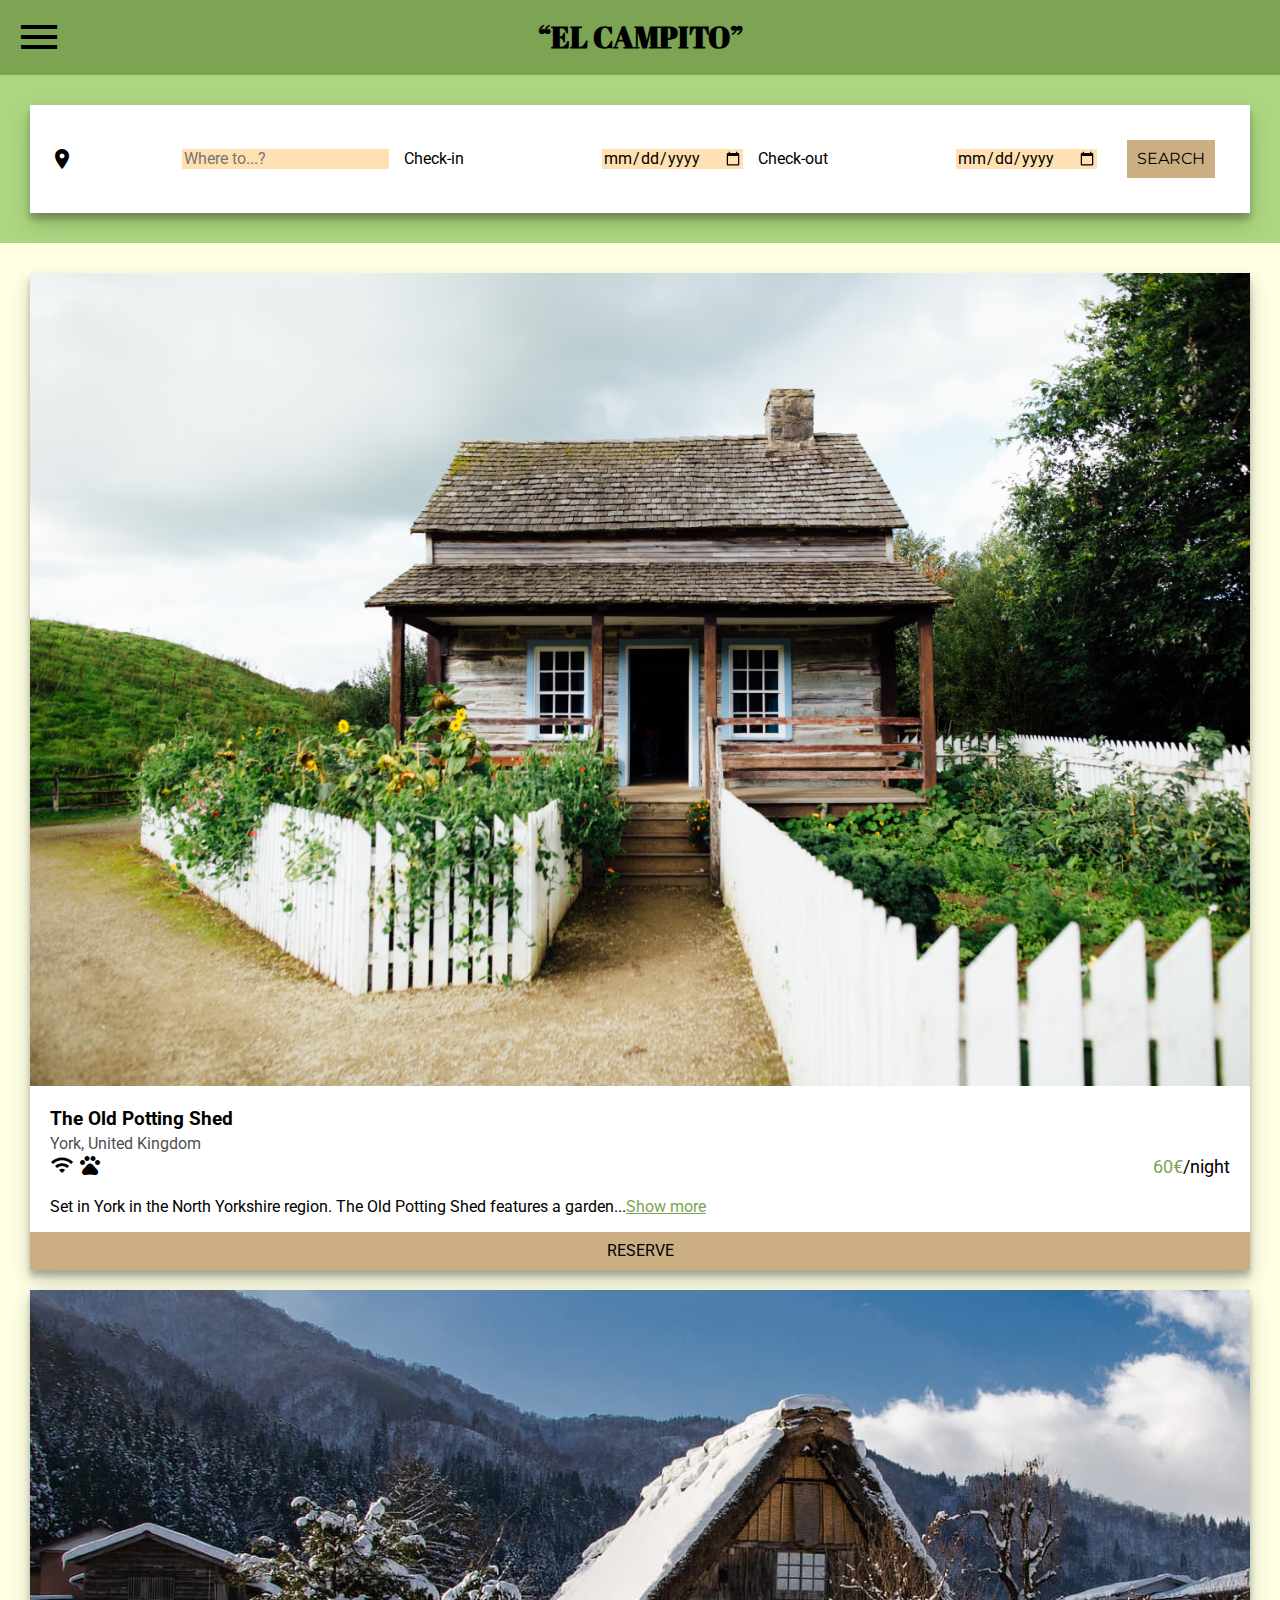
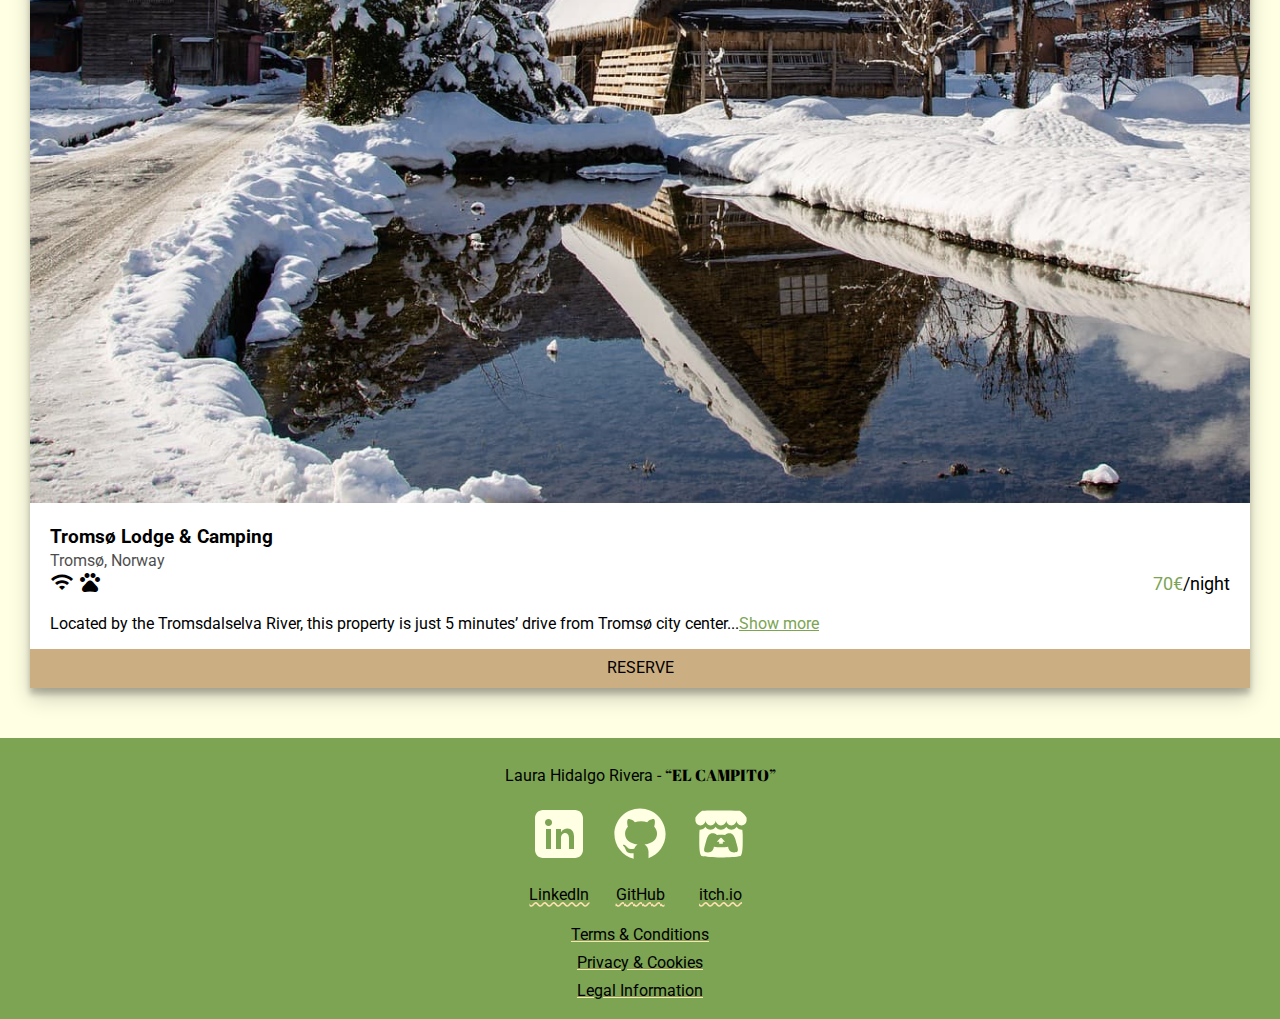
==== html/filter_page.html @ 6f7a600e "página inicio; búsqueda;" ====
<!DOCTYPE html>
<html lang="es">
  <head>
    <meta charset="UTF-8" />
    <meta name="author" content="Laura Hidalgo Rivera" />
    <meta name="viewport" content="width=device-width, initial-scale=1" />
    <link rel="stylesheet" href="../css/normalize.css" />
    <link rel="stylesheet" href="../css/filter_page.css" />
    <link
      href="https://fonts.googleapis.com/icon?family=Material+Icons"
      rel="stylesheet"
    />
    <link
      href="https://fonts.googleapis.com/css2?family=Abril+Fatface&family=Montserrat&family=Roboto&display=swap"
      rel="stylesheet"
    />
    <script src="../js/nav.js"></script>
    <noscript>Your browser does not support JavaScript!</noscript>
    <title>Laura Hidalgo Rivera</title>
  </head>
  <body>
    <header>
        <h1>“El Campito”</h1>
        <span class="material-icons md-48 menu">menu</span>
      </header>
      <nav>
        <ul>
          <li>
            <a id="close"><span class="material-icons md-48">close</span></a>
          </li>
          <li><a href="">Log In</a></li>
          <li><a href="">Favorites</a></li>
          <li><a href="">Notifications</a></li>
        </ul>
      </nav>
      <main>
        <section class="section1">
          <form action="" method="get">
            <label class="form_item"
              ><span class="material-icons">place</span
              ><input type="search" placeholder="Where to...?"
            /></label>
            <div class="form_item">
              <label for="checkin">Check-in</label
              ><input id="checkin" type="date" />
            </div>
            <div class="form_item">
              <label for="checkout">Check-out</label
              ><input id="checkout" type="date" />
            </div>
            <input type="submit" value="SEARCH" />
          </form>
        </section>
        <section class="section2">
          <article>
            <img src="../img/house1.jpg" alt="house1" />
            <div class="house_content">
              <h3>The Old Potting Shed</h3>
              <span class="house_location">York, United Kingdom</span>
              <div class="house_info">
                <div class="icons">
                  <span class="material-icons">wifi</span>
                  <span class="material-icons">pets</span>
                </div>
                <span class="price"><span>60€</span>/night</span>
              </div>
              <p>
                Set in York in the North Yorkshire region. The Old Potting Shed
                features a garden...<a href="#">Show more</a>
              </p>
            </div>
            <input type="button" value="RESERVE" />
          </article>
          <article>
            <img src="../img/house4.jpg" alt="house4" />
            <div class="house_content">
              <h3>Tromsø Lodge & Camping</h3>
              <span class="house_location">Tromsø, Norway</span>
              <div class="house_info">
                <div>
                  <span class="material-icons">wifi</span>
                  <span class="material-icons">pets</span>
                </div>
                <span class="price"><span>70€</span>/night</span>
              </div>
              <p>
                Located by the Tromsdalselva River, this property is just 5
                minutes’ drive from Tromsø city center...<a href="#">Show more</a>
              </p>
            </div>
            <input type="button" value="RESERVE" />
          </article>
        </section>
      </main>
      <footer>
        <p>Laura Hidalgo Rivera - <span>“El Campito”</span></p>
          <div class="redes">
            <div>
              <a href="https://www.linkedin.com/in/laura-hidalgo-rivera/">
                <img src="../img/linkedin.svg" alt="linkedin" />
                <p>LinkedIn</p>
              </a>
            </div>
            <div>
              <a href="https://github.com/navenne">
                <img src="../img/github.svg" alt="github" />
                <p>GitHub</p>
              </a>
            </div>
            <div>
              <a href="https://navenne.itch.io/coding-buggies">
                <img src="../img/itch.svg" alt="itch.io" />
                <p>itch.io</p>
              </a>
            </div>
          </div>
          <div class="footer_info">
            <a href="#">Terms & Conditions</a>
            <a href="#">Privacy & Cookies</a>
            <a href="#">Legal Information</a>
          </div>
      </footer>
  </body>
  </html>
---- css/filter_page.css ----
/* Colores */

:root {
  --primary: #add681;
  --primary-light: #e0ffb1;
  --primary-dark: #7ca453;
  --secondary: #ffe0b2;
  --secondary-light: #ffffe4;
  --secondary-dark: #cbae82;
}

@keyframes fade_in {
  from {
    opacity: 0;
  }
  to {
    opacity: 1;
  }
}

.fade_in {
  animation: fade_in 0.5s;
}

body {
  font-family: 'Roboto', sans-serif;
  text-align: justify;
}

header {
  display: flex;
  flex-flow: row-reverse;
  align-items: center;
  justify-content: center;
  background-color: var(--primary-dark);
  padding: 20px;
}
h1 {
  font-family: "Abril Fatface", cursive;
  text-transform: uppercase;
  margin: 0;
  font-size: 30px;
}
.material-icons.md-48 {
  position: absolute;
  left: 15px;
  font-size: 48px;
}

nav {
  height: 100%;
  width: 0;
  position: fixed;
  z-index: 1;
  top: 0;
  left: 0;
  background-color: var(--secondary-light);
  overflow-x: hidden;
  padding-top: 60px;
  transition: 0.5s;
}

nav a {
  padding: 8px 8px 8px 32px;
  text-decoration: none;
  font-size: 25px;
  color: black;
  display: block;
  transition: 0.3s;
}

nav ul {
  list-style-type: none;
  padding-inline-start: 0;
}

#close {
  position: absolute;
  top: 0;
  right: 25px;
  font-size: 36px;
  margin-left: 50px;
}

/* Formulario */

.section1 {
  background-color: var(--primary);
  padding: 30px;
}

form {
  display: flex;
  flex-direction: column;
  align-items: center;
  background-color: white;
  box-shadow: 0 10px 20px rgba(0, 0, 0, 0.19), 0 6px 6px rgba(0, 0, 0, 0.23);
  padding: 20px;
}

form input {
  margin: 15px;
  background-color: var(--secondary);
  border: none;
}

form input[type="submit"] {
  margin: 15px;
  padding: 10px;
  font-family: 'Montserrat', sans-serif;
  background-color: var(--secondary-dark);
}

.form_item {
  display: flex;
  width: 100%;
  flex-direction: row;
  align-items: center;
  justify-content: space-between;
}

/* Slider*/

.section2 {
  padding: 10px 30px 30px 30px;
  background-color: var(--secondary-light);
}

h2 {
  font-family: 'Montserrat', sans-serif;
  margin: 15px 0px;
}

.slider {
  scroll-snap-type: x mandatory;
  display: flex;
  overflow-x: scroll;
  overflow-y: hidden;
  box-shadow: 0 10px 20px -10px rgba(0, 0, 0, 0.19);
}

.slider img {
  scroll-snap-align: center;
  flex: 0 0 100%;
  width: 100%;
}

::-webkit-scrollbar {
  width: 10px;
  height: 10px;
}

::-webkit-scrollbar-track:horizontal {
  background-color: transparent;
}

::-webkit-scrollbar-thumb:vertical {
  background-color: var(--secondary-dark);
}

::-webkit-scrollbar-thumb:horizontal {
  background-color: var(--secondary-dark);
  transition: background-color 0.8s;
}

::-webkit-scrollbar-thumb:horizontal:hover {
  background-color: var(--primary-dark);
}

/* Section 3*/

.section3 {
  background-color: var(--primary-light);
  padding: 10px 30px 30px 30px;
}

article img{
 width: 100%;
}

article {
  background-color: white;
  margin: 20px 0;
  box-shadow: 0 10px 20px rgba(0, 0, 0, 0.19), 0 6px 6px rgba(0, 0, 0, 0.23);
}

h3 {
  margin-bottom: 4px;
}

.house_content {
  padding: 0px 20px;
}

.house_location {
  opacity: 0.7;
}

.house_info {
  display: flex;
  align-items: center;
  justify-content: space-between;
}

.price {
  font-size: 18px;
}

.price span {
  color: var(--primary-dark);
}

.house_content a {
  color: var(--primary-dark);
}

input[type="button"] {
  width: 100%;
  background-color: var(--secondary-dark);
  border: none;
  padding: 10px 0px;
}

/* Footer */

footer {
  text-align: center;
  background-color: var(--primary-dark);
  padding: 1%;
}

footer span {
  font-family: 'Abril Fatface', cursive;
  text-transform: uppercase;
}

footer img {
  width: 64px;
  height: 64px;
}

footer a {
  color: black;
  text-decoration-color: var(--secondary);
}

footer a:hover {
  color: var(--secondary-light);
}

.redes div {
  display: inline-block;
  padding: 0 0.5%;
}

.redes a {
  text-decoration-style: wavy;
}

.footer_info {
  display: flex;
  flex-direction: column;
}

.footer_info a {
  padding: 5px;
}

@media (min-width: 800px) {
  form {
    flex-direction: row;
  }
}
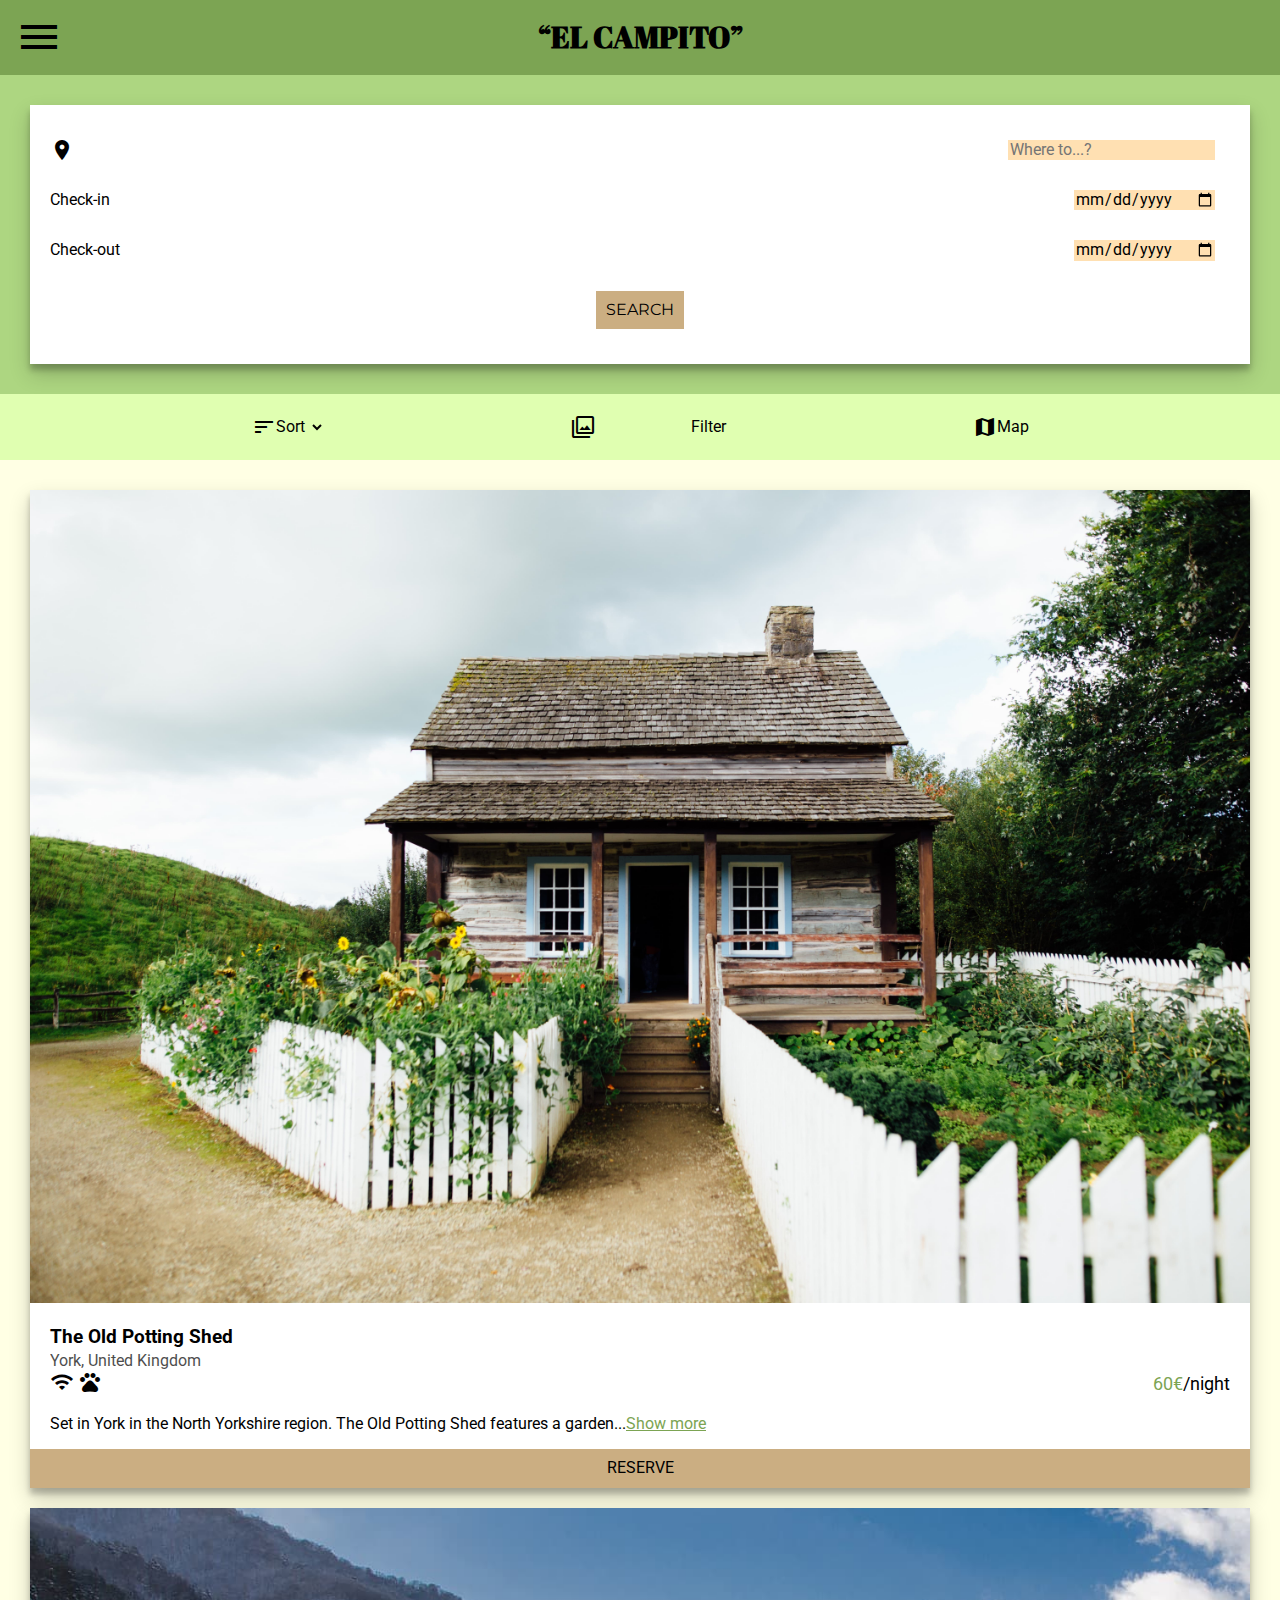
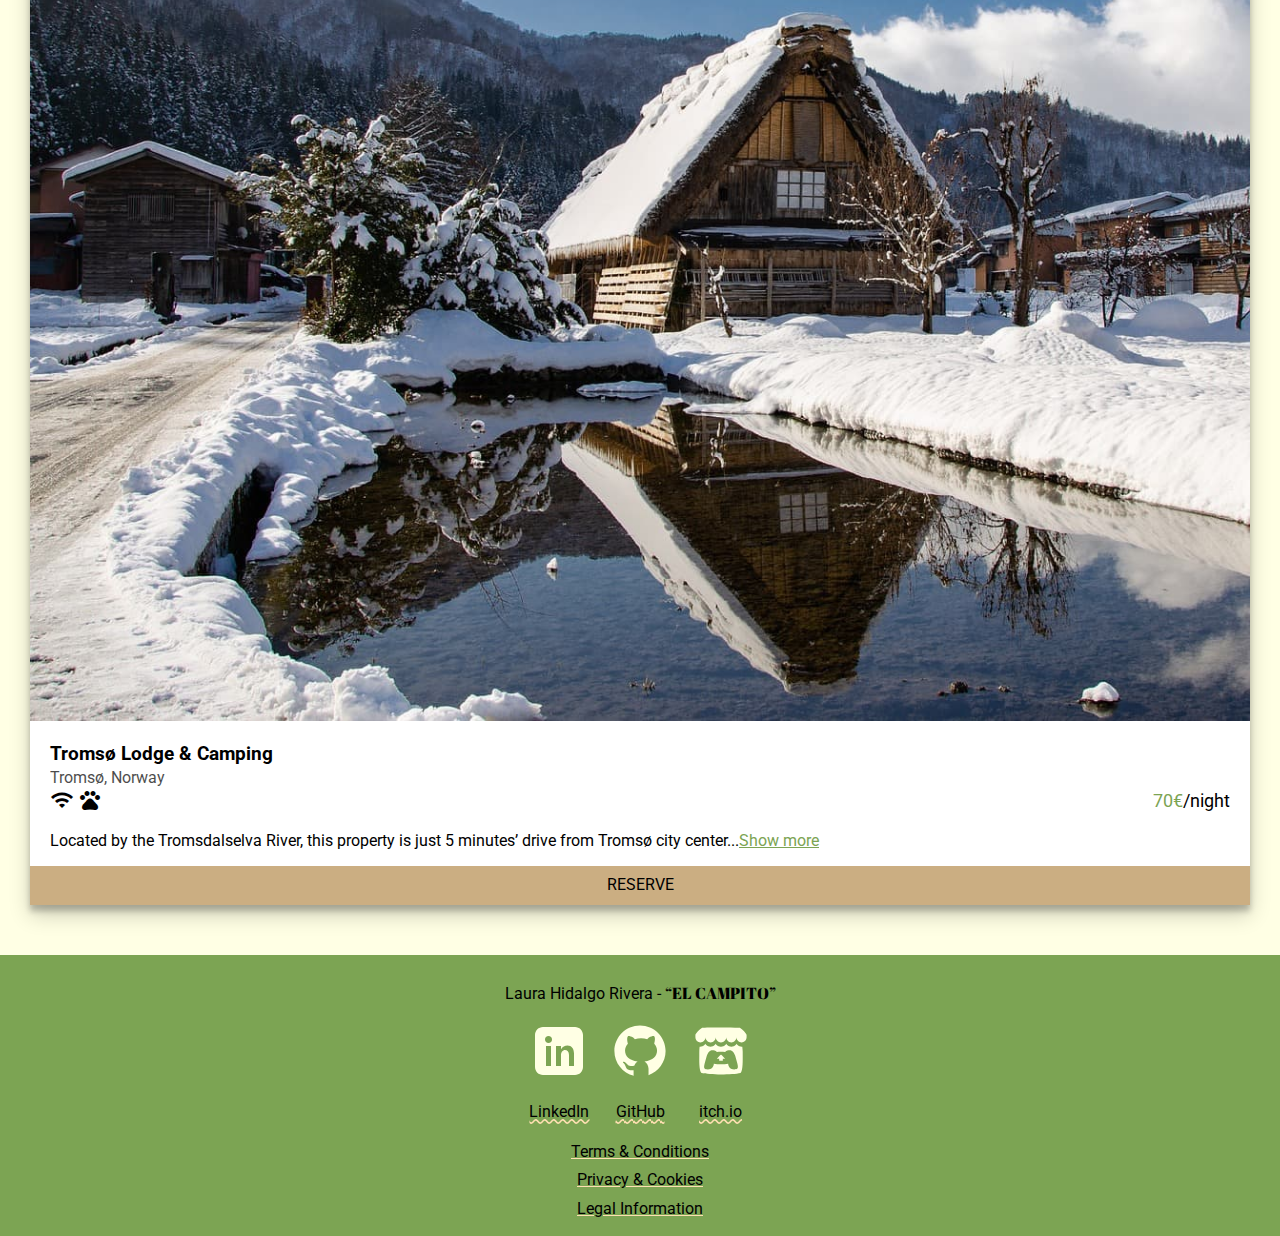
==== commit 1ff9cc82: "filter page aside" ====
--- a/html/filter_page.html
+++ b/html/filter_page.html
@@ -15,110 +15,147 @@
       rel="stylesheet"
     />
     <script src="../js/nav.js"></script>
+    <script src="../js/filter_page.js"></script>
     <noscript>Your browser does not support JavaScript!</noscript>
     <title>Laura Hidalgo Rivera</title>
   </head>
   <body>
     <header>
-        <h1>“El Campito”</h1>
-        <span class="material-icons md-48 menu">menu</span>
-      </header>
-      <nav>
-        <ul>
-          <li>
-            <a id="close"><span class="material-icons md-48">close</span></a>
-          </li>
-          <li><a href="">Log In</a></li>
-          <li><a href="">Favorites</a></li>
-          <li><a href="">Notifications</a></li>
-        </ul>
-      </nav>
-      <main>
-        <section class="section1">
-          <form action="" method="get">
-            <label class="form_item"
-              ><span class="material-icons">place</span
-              ><input type="search" placeholder="Where to...?"
-            /></label>
-            <div class="form_item">
-              <label for="checkin">Check-in</label
-              ><input id="checkin" type="date" />
+      <h1>“El Campito”</h1>
+      <span class="material-icons md-48 menu">menu</span>
+    </header>
+    <nav>
+      <ul>
+        <li>
+          <a id="close"><span class="material-icons md-48">close</span></a>
+        </li>
+        <li><a href="">Log In</a></li>
+        <li><a href="">Favorites</a></li>
+        <li><a href="">Notifications</a></li>
+      </ul>
+    </nav>
+    <section class="section1">
+      <form action="" method="get">
+        <label class="form_item"
+          ><span class="material-icons">place</span
+          ><input type="search" placeholder="Where to...?"
+        /></label>
+        <div class="form_item">
+          <label for="checkin">Check-in</label
+          ><input id="checkin" type="date" />
+        </div>
+        <div class="form_item">
+          <label for="checkout">Check-out</label
+          ><input id="checkout" type="date" />
+        </div>
+        <input type="submit" value="SEARCH" />
+      </form>
+    </section>
+    <aside>
+      <ul>
+        <li id="open_sortby">
+          <span class="material-icons">sort</span>Sort
+          <select>
+            <option value="recommended">Recommended</option>
+            <option value="newest">Newest</option>
+            <option value="price_lowtohigh">Price: Low to High</option>
+            <option value="price_hightolow">Price: High to Low</option>
+          </select>
+        </li>
+        <li id="open_filters"><span class="material-icons">filter_alt</span>Filter</li>
+        <li id="open_map"><span class="material-icons">map</span>Map</li>
+      </ul>
+
+      <form id="filters">
+
+        <fieldset>
+          <legend>Rooms</legend>
+          <label><input type="checkbox" />1</label>
+          <label><input type="checkbox" />2</label>
+          <label><input type="checkbox" />3</label>
+          <label><input type="checkbox" />4+</label>
+        </fieldset>
+
+        <fieldset>
+          <legend>Amenities</legend>
+          <label><input type="checkbox" />Wi-Fi</label>
+          <label><input type="checkbox" />Pool</label>
+          <label><input type="checkbox" />Pets Allowed</label>
+          <label><input type="checkbox" />Hiking</label>
+          <label><input type="checkbox" />Canoeing</label>
+        </fieldset>
+
+      </form>
+    </aside>
+    <main>
+      <section class="section2">
+        <article>
+          <img src="../img/house1.jpg" alt="house1" />
+          <div class="house_content">
+            <h3>The Old Potting Shed</h3>
+            <span class="house_location">York, United Kingdom</span>
+            <div class="house_info">
+              <div class="icons">
+                <span class="material-icons">wifi</span>
+                <span class="material-icons">pets</span>
+              </div>
+              <span class="price"><span>60€</span>/night</span>
             </div>
-            <div class="form_item">
-              <label for="checkout">Check-out</label
-              ><input id="checkout" type="date" />
+            <p>
+              Set in York in the North Yorkshire region. The Old Potting Shed
+              features a garden...<a href="#">Show more</a>
+            </p>
+          </div>
+          <input type="button" value="RESERVE" />
+        </article>
+        <article>
+          <img src="../img/house4.jpg" alt="house4" />
+          <div class="house_content">
+            <h3>Tromsø Lodge & Camping</h3>
+            <span class="house_location">Tromsø, Norway</span>
+            <div class="house_info">
+              <div>
+                <span class="material-icons">wifi</span>
+                <span class="material-icons">pets</span>
+              </div>
+              <span class="price"><span>70€</span>/night</span>
             </div>
-            <input type="submit" value="SEARCH" />
-          </form>
-        </section>
-        <section class="section2">
-          <article>
-            <img src="../img/house1.jpg" alt="house1" />
-            <div class="house_content">
-              <h3>The Old Potting Shed</h3>
-              <span class="house_location">York, United Kingdom</span>
-              <div class="house_info">
-                <div class="icons">
-                  <span class="material-icons">wifi</span>
-                  <span class="material-icons">pets</span>
-                </div>
-                <span class="price"><span>60€</span>/night</span>
-              </div>
-              <p>
-                Set in York in the North Yorkshire region. The Old Potting Shed
-                features a garden...<a href="#">Show more</a>
-              </p>
-            </div>
-            <input type="button" value="RESERVE" />
-          </article>
-          <article>
-            <img src="../img/house4.jpg" alt="house4" />
-            <div class="house_content">
-              <h3>Tromsø Lodge & Camping</h3>
-              <span class="house_location">Tromsø, Norway</span>
-              <div class="house_info">
-                <div>
-                  <span class="material-icons">wifi</span>
-                  <span class="material-icons">pets</span>
-                </div>
-                <span class="price"><span>70€</span>/night</span>
-              </div>
-              <p>
-                Located by the Tromsdalselva River, this property is just 5
-                minutes’ drive from Tromsø city center...<a href="#">Show more</a>
-              </p>
-            </div>
-            <input type="button" value="RESERVE" />
-          </article>
-        </section>
-      </main>
-      <footer>
-        <p>Laura Hidalgo Rivera - <span>“El Campito”</span></p>
-          <div class="redes">
-            <div>
-              <a href="https://www.linkedin.com/in/laura-hidalgo-rivera/">
-                <img src="../img/linkedin.svg" alt="linkedin" />
-                <p>LinkedIn</p>
-              </a>
-            </div>
-            <div>
-              <a href="https://github.com/navenne">
-                <img src="../img/github.svg" alt="github" />
-                <p>GitHub</p>
-              </a>
-            </div>
-            <div>
-              <a href="https://navenne.itch.io/coding-buggies">
-                <img src="../img/itch.svg" alt="itch.io" />
-                <p>itch.io</p>
-              </a>
-            </div>
+            <p>
+              Located by the Tromsdalselva River, this property is just 5
+              minutes’ drive from Tromsø city center...<a href="#">Show more</a>
+            </p>
           </div>
-          <div class="footer_info">
-            <a href="#">Terms & Conditions</a>
-            <a href="#">Privacy & Cookies</a>
-            <a href="#">Legal Information</a>
-          </div>
-      </footer>
+          <input type="button" value="RESERVE" />
+        </article>
+      </section>
+    </main>
+    <footer>
+      <p>Laura Hidalgo Rivera - <span>“El Campito”</span></p>
+      <div class="redes">
+        <div>
+          <a href="https://www.linkedin.com/in/laura-hidalgo-rivera/">
+            <img src="../img/linkedin.svg" alt="linkedin" />
+            <p>LinkedIn</p>
+          </a>
+        </div>
+        <div>
+          <a href="https://github.com/navenne">
+            <img src="../img/github.svg" alt="github" />
+            <p>GitHub</p>
+          </a>
+        </div>
+        <div>
+          <a href="https://navenne.itch.io/coding-buggies">
+            <img src="../img/itch.svg" alt="itch.io" />
+            <p>itch.io</p>
+          </a>
+        </div>
+      </div>
+      <div class="footer_info">
+        <a href="#">Terms & Conditions</a>
+        <a href="#">Privacy & Cookies</a>
+        <a href="#">Legal Information</a>
+      </div>
+    </footer>
   </body>
-  </html>+</html>
--- a/css/filter_page.css
+++ b/css/filter_page.css
@@ -23,7 +23,7 @@
 }
 
 body {
-  font-family: 'Roboto', sans-serif;
+  font-family: "Roboto", sans-serif;
   text-align: justify;
 }
 
@@ -89,7 +89,7 @@
   padding: 30px;
 }
 
-form {
+.section1 form {
   display: flex;
   flex-direction: column;
   align-items: center;
@@ -98,16 +98,16 @@
   padding: 20px;
 }
 
-form input {
+.section1 form input {
   margin: 15px;
   background-color: var(--secondary);
   border: none;
 }
 
-form input[type="submit"] {
+.section1 form input[type="submit"] {
   margin: 15px;
   padding: 10px;
-  font-family: 'Montserrat', sans-serif;
+  font-family: "Montserrat", sans-serif;
   background-color: var(--secondary-dark);
 }
 
@@ -119,32 +119,58 @@
   justify-content: space-between;
 }
 
-/* Slider*/
+/* Aside */
+aside {
+  background-color: var(--primary-light);
+  padding: 5px;
+}
+
+aside ul {
+  list-style-type: none;
+  padding-inline-start: 0;
+  display: flex;
+  justify-content: space-evenly;
+}
+
+aside ul li,
+aside li div {
+  display: flex;
+  align-items: center;
+}
+
+#open_sortby select {
+  width: 20px;
+  border: none;
+  background-color: transparent;
+}
+
+#filters fieldset {
+  display: flex;
+  flex-direction: column;
+  border: none;
+}
+
+#filters {
+  width: 100%;
+  height: 0;
+  position: relative;
+  z-index: 1;
+  top: 0;
+  left: 0;
+  background-color: var(--secondary-light);
+  overflow-y: hidden;
+  transition: 0.5s;
+  display: flex;
+  justify-content: center;
+}
+
+/* Section 2 */
 
 .section2 {
   padding: 10px 30px 30px 30px;
   background-color: var(--secondary-light);
 }
 
-h2 {
-  font-family: 'Montserrat', sans-serif;
-  margin: 15px 0px;
-}
-
-.slider {
-  scroll-snap-type: x mandatory;
-  display: flex;
-  overflow-x: scroll;
-  overflow-y: hidden;
-  box-shadow: 0 10px 20px -10px rgba(0, 0, 0, 0.19);
-}
-
-.slider img {
-  scroll-snap-align: center;
-  flex: 0 0 100%;
-  width: 100%;
-}
-
 ::-webkit-scrollbar {
   width: 10px;
   height: 10px;
@@ -167,15 +193,8 @@
   background-color: var(--primary-dark);
 }
 
-/* Section 3*/
-
-.section3 {
-  background-color: var(--primary-light);
-  padding: 10px 30px 30px 30px;
-}
-
-article img{
- width: 100%;
+article img {
+  width: 100%;
 }
 
 article {
@@ -230,7 +249,7 @@
 }
 
 footer span {
-  font-family: 'Abril Fatface', cursive;
+  font-family: "Abril Fatface", cursive;
   text-transform: uppercase;
 }
 
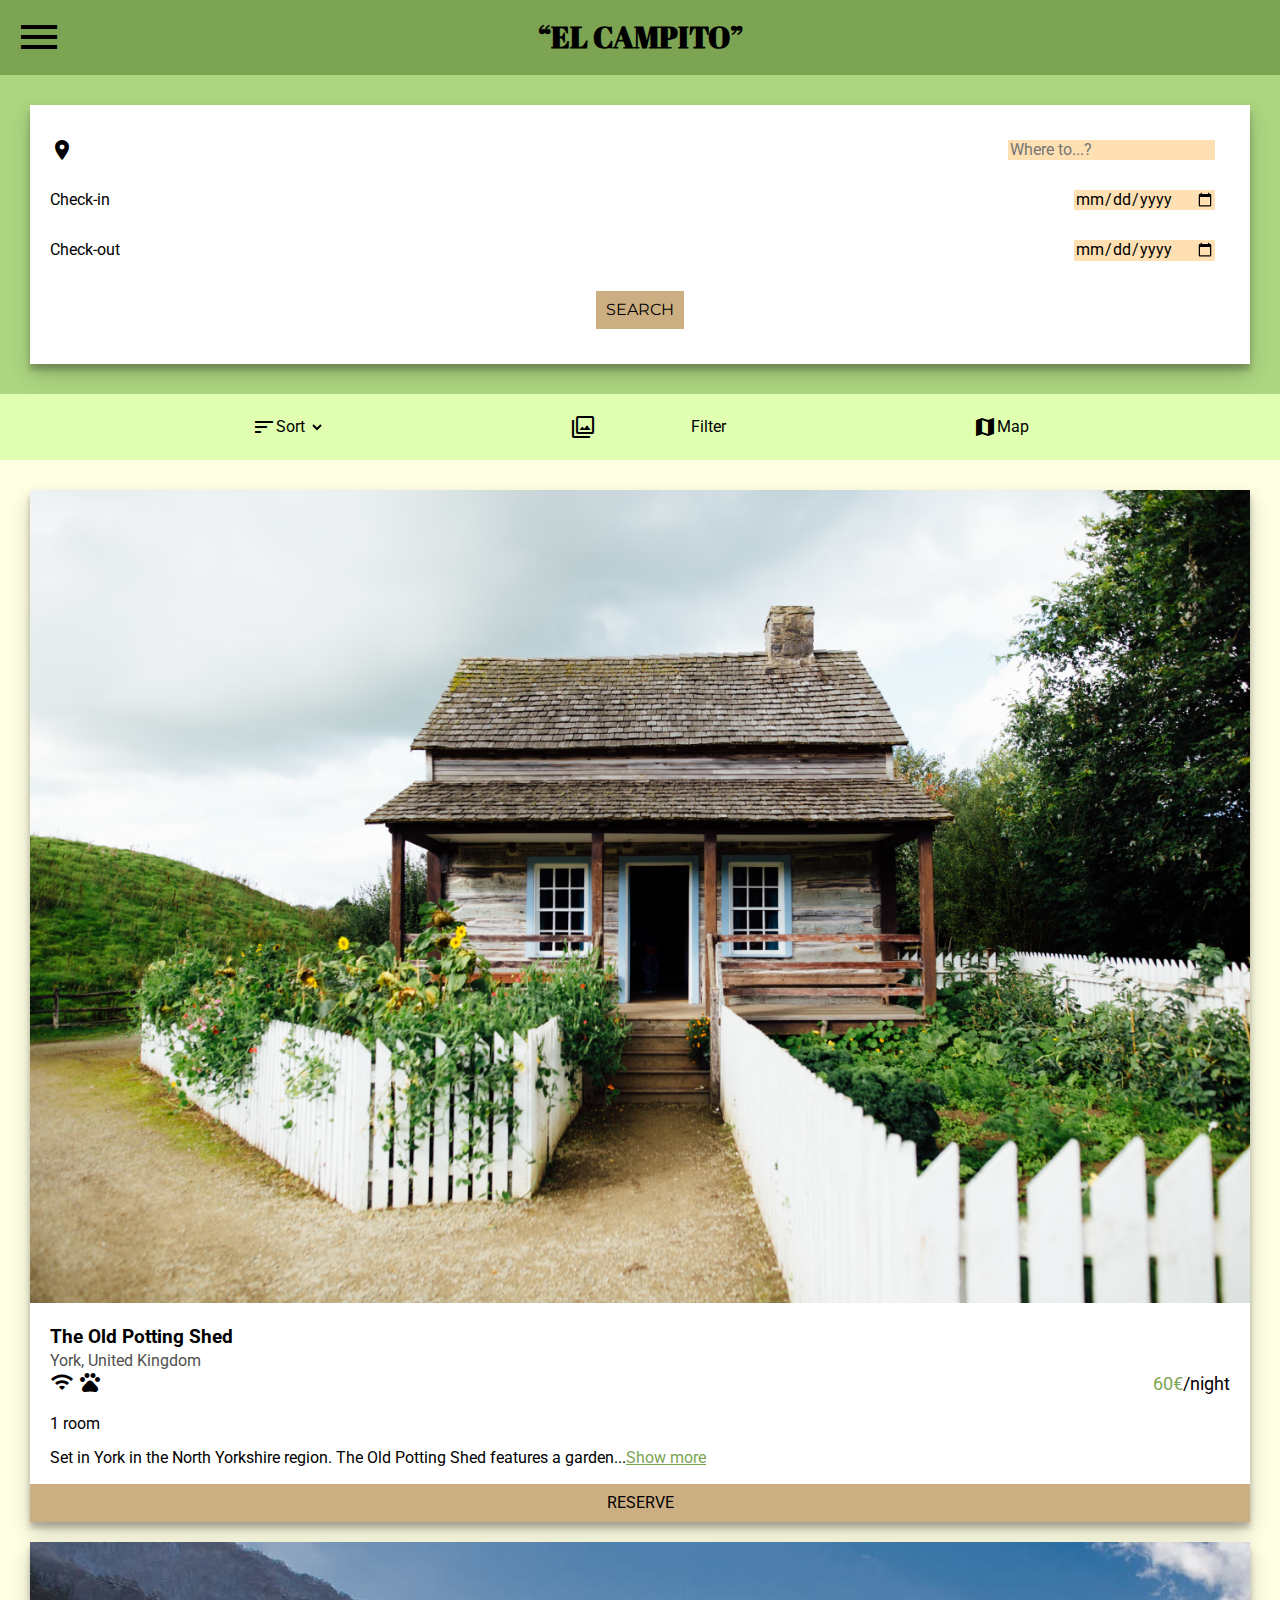
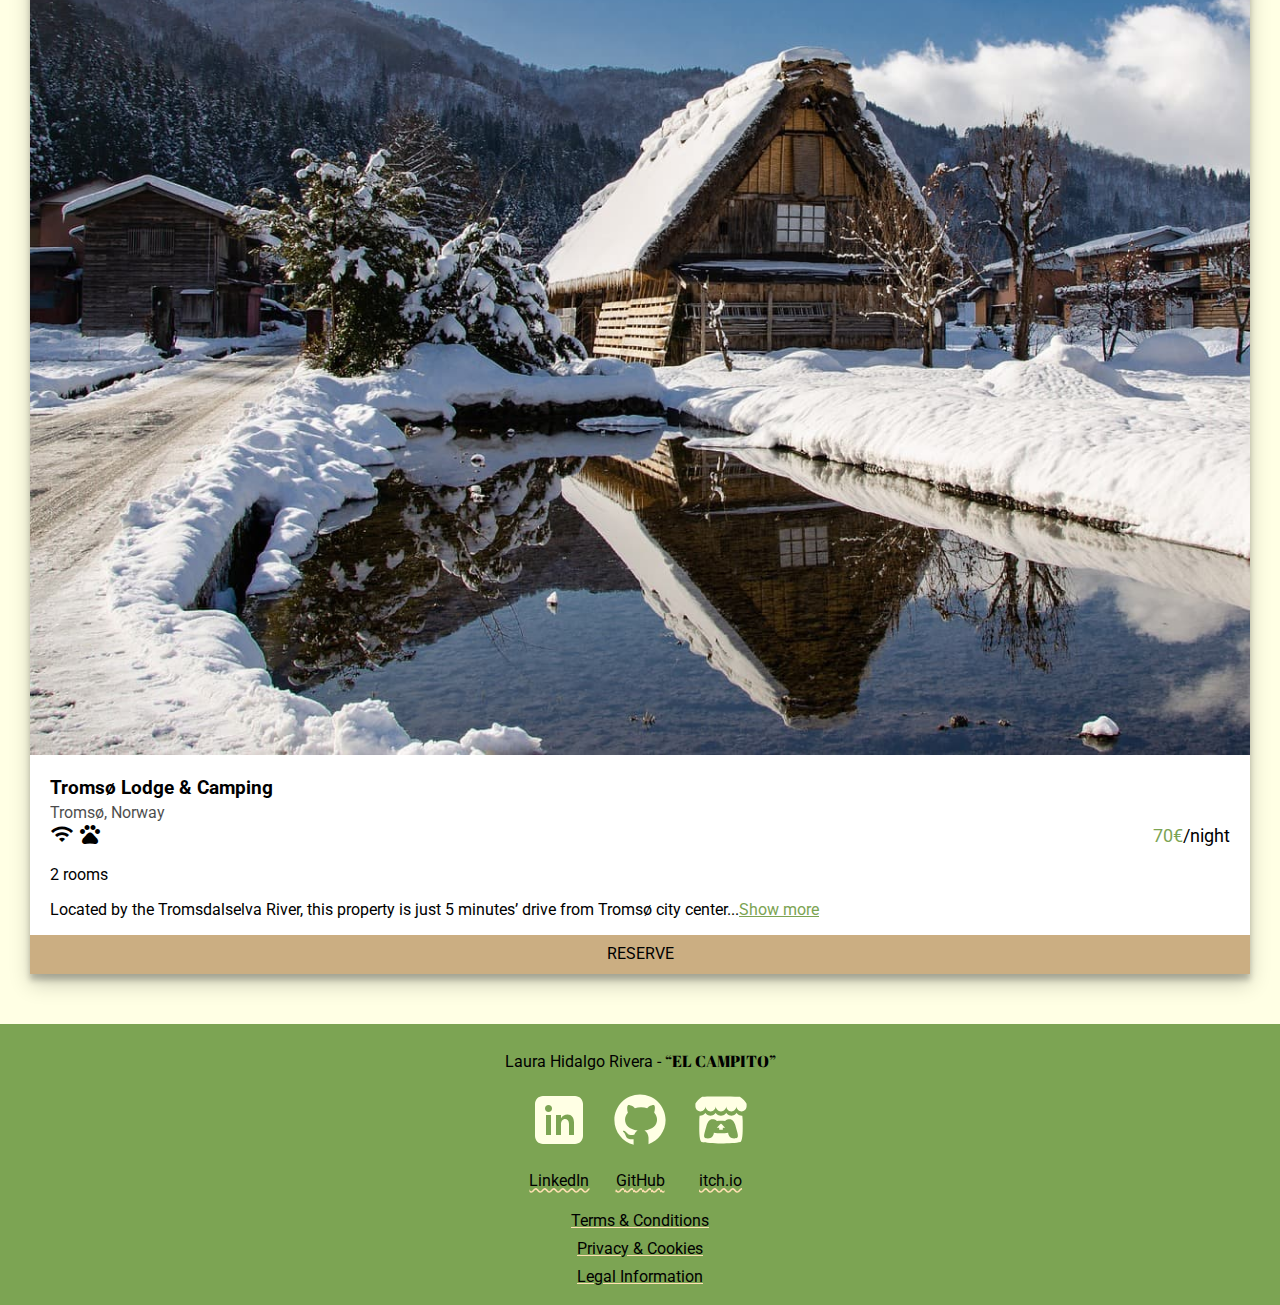
==== commit cae831b7: "página casa" ====
--- a/html/filter_page.html
+++ b/html/filter_page.html
@@ -101,12 +101,13 @@
               </div>
               <span class="price"><span>60€</span>/night</span>
             </div>
+            <p>1 room</p>
             <p>
               Set in York in the North Yorkshire region. The Old Potting Shed
               features a garden...<a href="#">Show more</a>
             </p>
           </div>
-          <input type="button" value="RESERVE" />
+          <input type="button" id="reserve_house1" value="RESERVE" />
         </article>
         <article>
           <img src="../img/house4.jpg" alt="house4" />
@@ -120,12 +121,13 @@
               </div>
               <span class="price"><span>70€</span>/night</span>
             </div>
+            <p>2 rooms</p>
             <p>
               Located by the Tromsdalselva River, this property is just 5
               minutes’ drive from Tromsø city center...<a href="#">Show more</a>
             </p>
           </div>
-          <input type="button" value="RESERVE" />
+          <input type="button" id="reserve_house4" value="RESERVE" />
         </article>
       </section>
     </main>
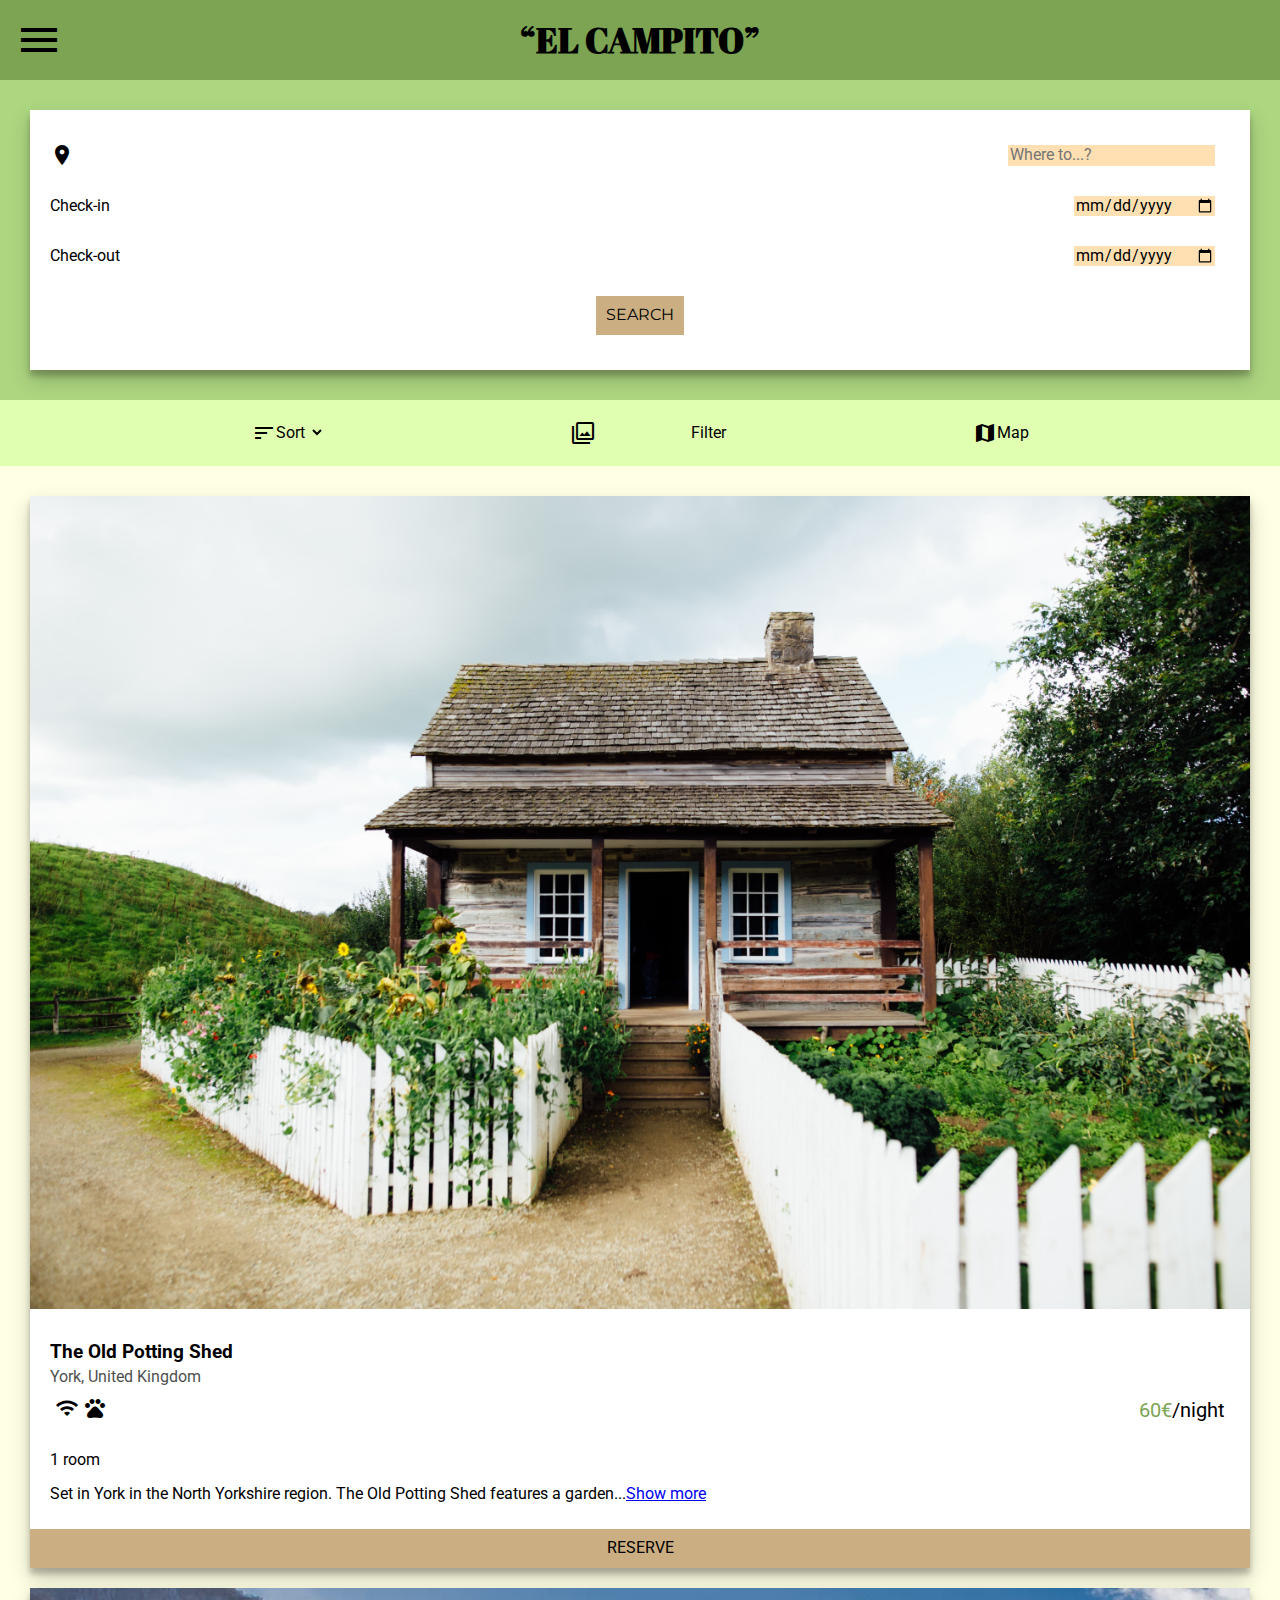
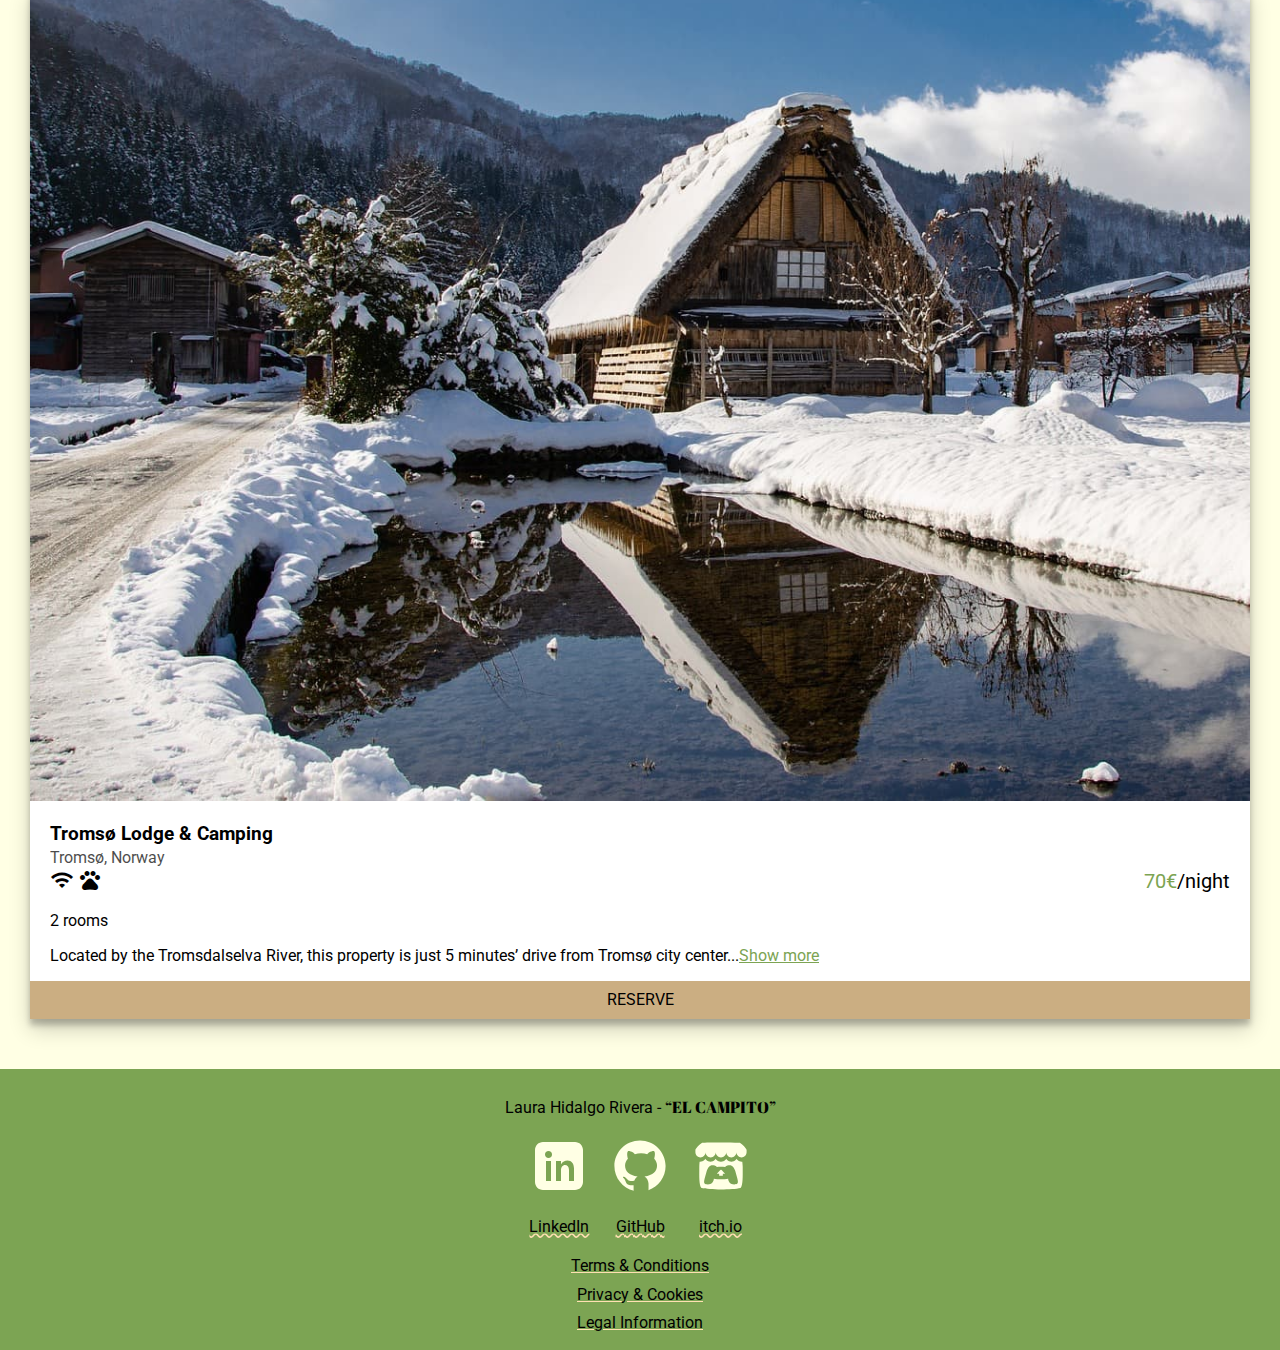
==== commit d9da03a0: "reduccion a un solo archivo css" ====
--- a/html/filter_page.html
+++ b/html/filter_page.html
@@ -5,7 +5,7 @@
     <meta name="author" content="Laura Hidalgo Rivera" />
     <meta name="viewport" content="width=device-width, initial-scale=1" />
     <link rel="stylesheet" href="../css/normalize.css" />
-    <link rel="stylesheet" href="../css/filter_page.css" />
+    <link rel="stylesheet" href="../css/style.css" />
     <link
       href="https://fonts.googleapis.com/icon?family=Material+Icons"
       rel="stylesheet"
@@ -34,7 +34,7 @@
         <li><a href="">Notifications</a></li>
       </ul>
     </nav>
-    <section class="section1">
+    <section class="search_page_section1">
       <form action="" method="get">
         <label class="form_item"
           ><span class="material-icons">place</span
@@ -88,8 +88,8 @@
       </form>
     </aside>
     <main>
-      <section class="section2">
-        <article>
+      <section class="filter_page_section2">
+        <article class="search_page_article">
           <img src="../img/house1.jpg" alt="house1" />
           <div class="house_content">
             <h3>The Old Potting Shed</h3>
@@ -104,17 +104,17 @@
             <p>1 room</p>
             <p>
               Set in York in the North Yorkshire region. The Old Potting Shed
-              features a garden...<a href="#">Show more</a>
+              features a garden...<a href="house1.html">Show more</a>
             </p>
           </div>
-          <input type="button" id="reserve_house1" value="RESERVE" />
+          <a href="house1.html"><input type="button" class="search_reserve" value="RESERVE" /></a>
         </article>
-        <article>
+        <article class="search_page_article">
           <img src="../img/house4.jpg" alt="house4" />
-          <div class="house_content">
+          <div class="search_house_content">
             <h3>Tromsø Lodge & Camping</h3>
-            <span class="house_location">Tromsø, Norway</span>
-            <div class="house_info">
+            <span class="search_house_location">Tromsø, Norway</span>
+            <div class="search_house_info">
               <div>
                 <span class="material-icons">wifi</span>
                 <span class="material-icons">pets</span>
@@ -124,10 +124,10 @@
             <p>2 rooms</p>
             <p>
               Located by the Tromsdalselva River, this property is just 5
-              minutes’ drive from Tromsø city center...<a href="#">Show more</a>
+              minutes’ drive from Tromsø city center...<a href="house4.html">Show more</a>
             </p>
           </div>
-          <input type="button" id="reserve_house4" value="RESERVE" />
+          <a href="house4.html"><input type="button" class="search_reserve" value="RESERVE" /></a>
         </article>
       </section>
     </main>
--- a/css/style.css
+++ b/css/style.css
@@ -0,0 +1,442 @@
+:root {
+  --primary: #add681;
+  --primary-light: #e0ffb1;
+  --primary-dark: #7ca453;
+  --secondary: #ffe0b2;
+  --secondary-light: #ffffe4;
+  --secondary-dark: #cbae82;
+}
+
+/* General */
+
+html {
+  background-color: var(--secondary-light);
+}
+
+body {
+  font-family: Roboto, Montserrat, Tahoma, Geneva, Verdana, sans-serif;
+  text-align: justify;
+  font-size: 16px;
+  margin: 0;
+}
+
+@keyframes fade_in {
+  from {
+    opacity: 0;
+  }
+  to {
+    opacity: 1;
+  }
+}
+
+.fade_in {
+  animation: fade_in 0.5s;
+}
+
+@keyframes fade_out {
+  from {
+    opacity: 1;
+  }
+  to {
+    opacity: 0;
+  }
+}
+
+.fade_out {
+  animation: fade_out 0.5s;
+}
+
+header {
+  display: flex;
+  flex-flow: row-reverse;
+  align-items: center;
+  justify-content: center;
+  background-color: var(--primary-dark);
+  padding: 20px;
+}
+
+.material-icons.md-48 {
+  position: absolute;
+  left: 15px;
+  font-size: 48px;
+}
+
+nav {
+  height: 100%;
+  width: 0;
+  position: fixed;
+  z-index: 1;
+  top: 0;
+  left: 0;
+  background-color: var(--secondary-light);
+  overflow-x: hidden;
+  padding-top: 60px;
+  transition: 0.5s;
+}
+
+nav a {
+  padding: 8px 8px 8px 32px;
+  text-decoration: none;
+  font-size: 25px;
+  color: black;
+  display: block;
+  transition: 0.3s;
+}
+
+nav ul {
+  list-style-type: none;
+  padding-inline-start: 0;
+}
+
+#close {
+  position: absolute;
+  top: 0;
+  right: 25px;
+  font-size: 36px;
+  margin-left: 50px;
+}
+
+::-webkit-scrollbar {
+  width: 10px;
+  height: 10px;
+}
+
+::-webkit-scrollbar-track:horizontal {
+  background-color: transparent;
+}
+
+::-webkit-scrollbar-thumb:vertical {
+  background-color: var(--secondary-dark);
+}
+
+::-webkit-scrollbar-thumb:horizontal {
+  background-color: var(--secondary-dark);
+  transition: background-color 0.8s;
+}
+
+::-webkit-scrollbar-thumb:horizontal:hover {
+  background-color: var(--primary-dark);
+}
+
+
+/* Footer */
+
+footer {
+  text-align: center;
+  background-color: var(--primary-dark);
+  padding: 1%;
+}
+
+footer span {
+  font-family: "Abril Fatface", cursive;
+  text-transform: uppercase;
+}
+
+footer img {
+  width: 64px;
+  height: 64px;
+}
+
+footer a {
+  color: black;
+  text-decoration-color: var(--secondary);
+}
+
+footer a:hover {
+  color: var(--secondary-light);
+}
+
+.redes div {
+  display: inline-block;
+  padding: 0 0.5%;
+}
+
+.redes a {
+  text-decoration-style: wavy;
+}
+
+.footer_info {
+  display: flex;
+  flex-direction: column;
+}
+
+.footer_info a {
+  padding: 5px;
+}
+
+.intro {
+  position: absolute;
+  top: 50%;
+  left: 50%;
+  transform: translate(-50%, -50%);
+  margin: 0;
+  text-align: center;
+}
+
+h1 {
+  font-family: 'Abril Fatface', cursive;
+  text-transform: uppercase;
+  font-size: 35px;
+  margin: 0;
+}
+
+/* Imagen */
+
+@keyframes draw {
+  to {
+    stroke-dashoffset: 0;
+  }
+}
+
+svg {
+  padding: 10px;
+  width: 50vw;
+  height: 50vh;
+  margin: 20px;
+}
+
+path {
+  stroke-dasharray: 300;
+  stroke-dashoffset: 300;
+  animation: draw 8s cubic-bezier(0.3, 0.4, 0.5, 0.2) forwards;
+}
+
+/* Botón */
+
+.intro_button {
+  display: inline-block;
+  background-color: var(--secondary-dark);
+  cursor: pointer;
+  padding: 27px 8px;
+  transform: rotate(-45deg);
+  box-shadow: 0 10px 20px rgba(0,0,0,0.19), 0 6px 6px rgba(0,0,0,0.23);
+}
+
+.intro_button:hover {
+  transform: scale(1.1) rotate(-45deg);
+  background-color: var(--secondary);
+}
+
+.intro_enter {
+  display: inline-block;
+  font-size: large;
+  text-transform: uppercase;
+  transform: rotate(45deg);
+}
+
+/* Search Page */
+
+.search_page_section1 {
+  background-color: var(--primary);
+  padding: 30px;
+}
+
+.search_page_section1 form {
+  display: flex;
+  flex-direction: column;
+  align-items: center;
+  background-color: white;
+  box-shadow: 0 10px 20px rgba(0, 0, 0, 0.19), 0 6px 6px rgba(0, 0, 0, 0.23);
+  padding: 20px;
+}
+
+.search_page_section1 input {
+  margin: 15px;
+  background-color: var(--secondary);
+  border: none;
+}
+
+.search_page_section1 input[type="submit"] {
+  margin: 15px;
+  padding: 10px;
+  font-family: "Montserrat", sans-serif;
+  background-color: var(--secondary-dark);
+}
+
+.form_item {
+  display: flex;
+  width: 100%;
+  flex-direction: row;
+  align-items: center;
+  justify-content: space-between;
+}
+
+article img {
+  width: 100%;
+}
+
+.search_page_section2 {
+  padding: 10px 30px 30px 30px;
+  background-color: var(--secondary-light);
+}
+
+.search_page_section2 h2, .search_page_section3 h2 {
+  font-family: "Montserrat", sans-serif;
+  margin: 15px 0px;
+}
+
+.slider {
+  scroll-snap-type: x mandatory;
+  display: flex;
+  overflow-x: scroll;
+  overflow-y: hidden;
+  box-shadow: 0 10px 20px -10px rgba(0, 0, 0, 0.19);
+}
+
+.slider img {
+  scroll-snap-align: center;
+  flex: 0 0 100%;
+  width: 100%;
+}
+
+.search_page_section3 {
+  background-color: var(--primary-light);
+  padding: 10px 30px 30px 30px;
+}
+
+.search_page_article {
+  background-color: white;
+  margin: 20px 0;
+  box-shadow: 0 10px 20px rgba(0, 0, 0, 0.19), 0 6px 6px rgba(0, 0, 0, 0.23);
+}
+
+h3 {
+  margin-bottom: 4px;
+}
+
+.search_house_content {
+  padding: 0px 20px;
+}
+
+.search_house_location {
+  opacity: 0.7;
+}
+
+.search_house_info {
+  display: flex;
+  align-items: center;
+  justify-content: space-between;
+}
+
+.search_house_content a {
+  color: var(--primary-dark);
+}
+
+.search_reserve {
+  width: 100%;
+  background-color: var(--secondary-dark);
+  border: none;
+  padding: 10px 0px;
+}
+
+.price {
+  font-size: 20px;
+}
+
+.price span {
+  color: var(--primary-dark);
+}
+
+/* Filter Page*/
+
+/* Aside */
+aside {
+  background-color: var(--primary-light);
+  padding: 5px;
+}
+
+aside ul {
+  list-style-type: none;
+  padding-inline-start: 0;
+  display: flex;
+  justify-content: space-evenly;
+}
+
+aside ul li,
+aside li div {
+  display: flex;
+  align-items: center;
+}
+
+#open_sortby select {
+  width: 20px;
+  border: none;
+  background-color: transparent;
+}
+
+#filters fieldset {
+  display: flex;
+  flex-direction: column;
+  border: none;
+}
+
+#filters {
+  width: 100%;
+  height: 0;
+  position: relative;
+  z-index: 1;
+  top: 0;
+  left: 0;
+  background-color: var(--secondary-light);
+  overflow-y: hidden;
+  transition: 0.5s;
+  display: flex;
+  justify-content: center;
+}
+
+.filter_page_section2 {
+  padding: 10px 30px 30px 30px;
+  background-color: var(--secondary-light);
+}
+
+/* House Page */
+
+.house_article {
+  background-color: var(--secondary-light);
+}
+
+.house_header {
+  padding: 20px;
+  text-align: left;
+  background-color: var(--primary-light);
+}
+
+.house_header h2 {
+  margin: 0 0 5px 0;
+}
+
+.house_reserve {
+  background-color: var(--secondary-dark);
+  border: none;
+  padding: 10px 10px;
+}
+
+.house_content {
+  padding: 10px 20px;
+}
+
+.house_location {
+  opacity: 0.7;
+  margin: 5px 0;
+}
+
+.house_info {
+  display: flex;
+  align-items: center;
+  justify-content: space-between;
+  padding: 10px 5px;
+}
+
+.icons ul {
+  list-style-type: none;
+  padding-inline-start: 0;
+}
+
+.icons ul li {
+  display: flex;
+  align-items: flex-end;
+}
+
+.icons ul li span {
+  padding-right: 10px;
+}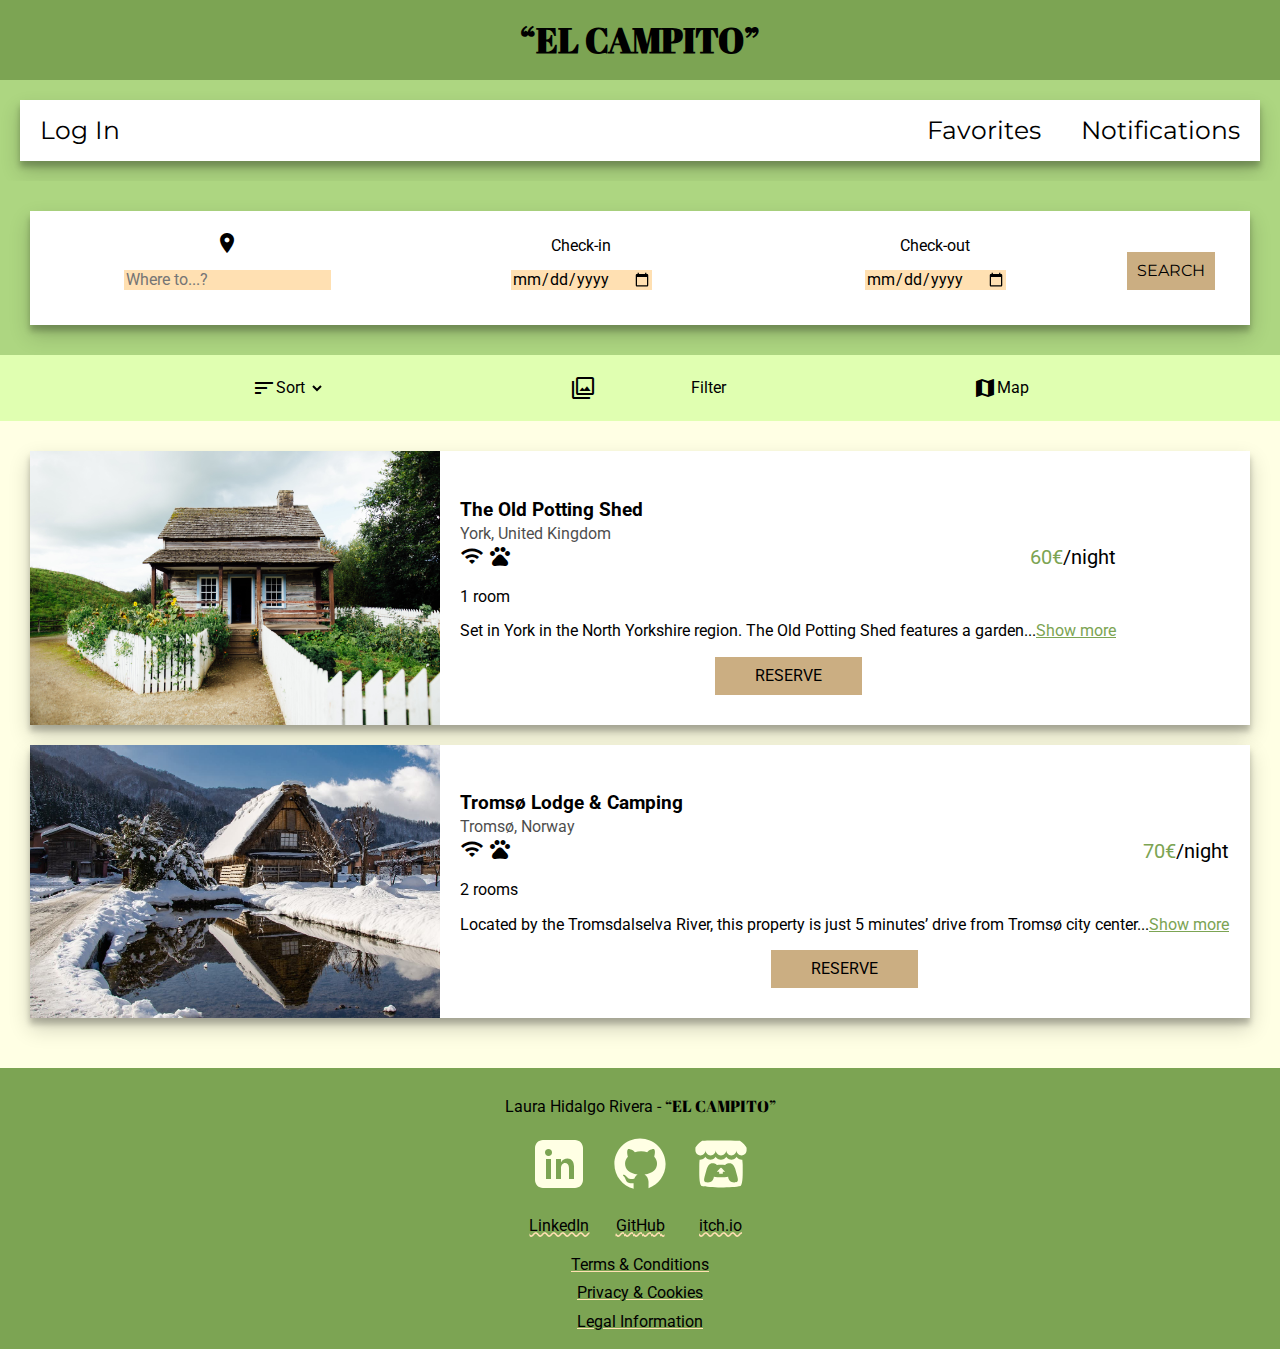
==== commit 081179da: "responsive tablet" ====
--- a/html/filter_page.html
+++ b/html/filter_page.html
@@ -29,7 +29,7 @@
         <li>
           <a id="close"><span class="material-icons md-48">close</span></a>
         </li>
-        <li><a href="">Log In</a></li>
+        <li class="login"><a href="">Log In</a></li>
         <li><a href="">Favorites</a></li>
         <li><a href="">Notifications</a></li>
       </ul>
@@ -90,11 +90,14 @@
     <main>
       <section class="filter_page_section2">
         <article class="search_page_article">
+          <div class="img_container">
           <img src="../img/house1.jpg" alt="house1" />
-          <div class="house_content">
+        </div>
+        <div class="house_content_container">
+          <div class="search_house_content">
             <h3>The Old Potting Shed</h3>
-            <span class="house_location">York, United Kingdom</span>
-            <div class="house_info">
+            <span class="search_house_location">York, United Kingdom</span>
+            <div class="search_house_info">
               <div class="icons">
                 <span class="material-icons">wifi</span>
                 <span class="material-icons">pets</span>
@@ -108,9 +111,13 @@
             </p>
           </div>
           <a href="house1.html"><input type="button" class="search_reserve" value="RESERVE" /></a>
+        </div>
         </article>
         <article class="search_page_article">
+        <div class="img_container">
           <img src="../img/house4.jpg" alt="house4" />
+        </div>
+        <div class="house_content_container">
           <div class="search_house_content">
             <h3>Tromsø Lodge & Camping</h3>
             <span class="search_house_location">Tromsø, Norway</span>
@@ -128,6 +135,7 @@
             </p>
           </div>
           <a href="house4.html"><input type="button" class="search_reserve" value="RESERVE" /></a>
+        </div>
         </article>
       </section>
     </main>
--- a/css/style.css
+++ b/css/style.css
@@ -18,6 +18,7 @@
   text-align: justify;
   font-size: 16px;
   margin: 0;
+  background-color: var(--primary);
 }
 
 @keyframes fade_in {
@@ -72,6 +73,7 @@
   overflow-x: hidden;
   padding-top: 60px;
   transition: 0.5s;
+  font-family: Montserrat, sans-serif;
 }
 
 nav a {
@@ -439,4 +441,76 @@
 
 .icons ul li span {
   padding-right: 10px;
+}
+
+@media (min-width: 800px) {
+  .material-icons.md-48 {
+    display: none;
+  }
+
+  nav {
+    height: initial;
+    width: initial;
+    position: initial;
+    padding-top: initial;
+    background-color: white;
+    margin: 20px;
+    box-shadow: 0 10px 20px rgba(0,0,0,0.19), 0 6px 6px rgba(0,0,0,0.23);
+  }
+
+  nav ul {
+    display: flex;
+    justify-content: flex-end;
+  }
+
+  .login {
+    padding-left: 20px;
+    position: absolute;
+    left: 0;
+  }
+
+  nav li {
+    margin: 0 20px;
+  }
+
+  nav a {
+    padding: 0;
+  }
+
+  .search_page_article {
+    display: flex;
+    
+  }
+
+  .search_page_article input[type="button"] {
+    padding: 10px 40px;
+  }
+
+  .img_container {
+    max-width: 410px;
+  }
+
+  .img_container img {
+    display: inline-block;
+    vertical-align: middle;
+  }
+
+  .house_content_container {
+    display: flex;
+    flex-direction: column;
+    align-items: center;
+    justify-content: center;
+  }
+
+  .search_page_section1 form {
+    flex-direction: row;
+    align-items: flex-end;
+  }
+
+  .form_item {
+    display: flex;
+    flex-direction: column;
+  }
+
+  
 }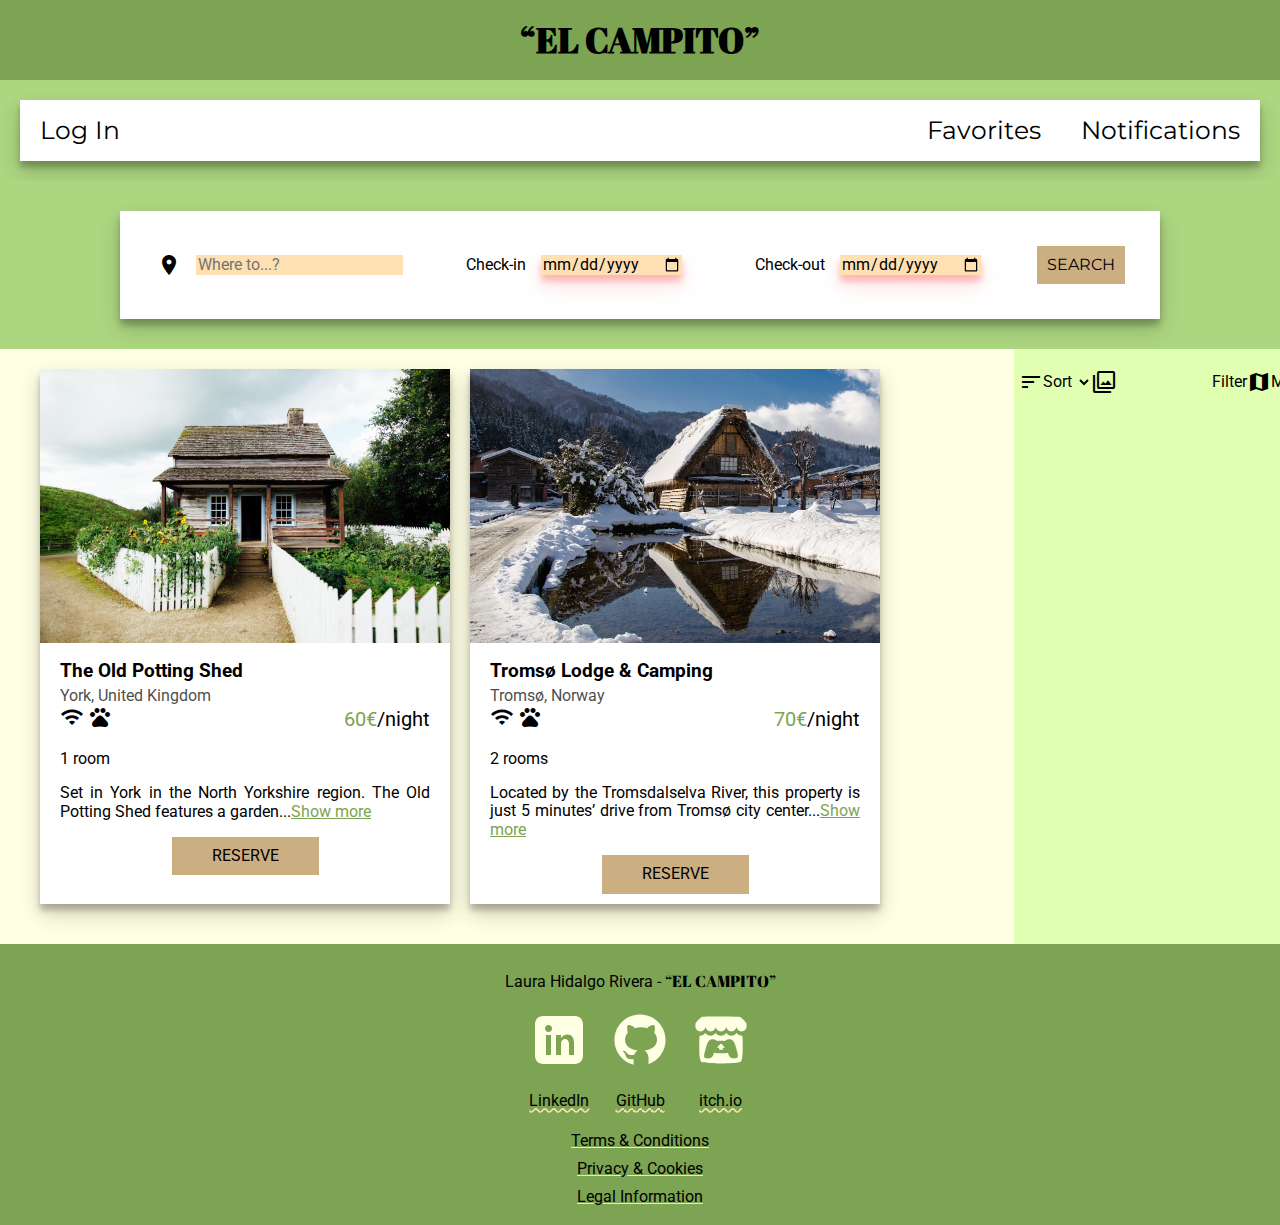
==== commit 47f7cbea: "responsive escritorio" ====
--- a/html/filter_page.html
+++ b/html/filter_page.html
@@ -21,7 +21,7 @@
   </head>
   <body>
     <header>
-      <h1>“El Campito”</h1>
+      <h1><a href="search_page.html">“El Campito”</a></h1>
       <span class="material-icons md-48 menu">menu</span>
     </header>
     <nav>
@@ -38,107 +38,117 @@
       <form action="" method="get">
         <label class="form_item"
           ><span class="material-icons">place</span
-          ><input type="search" placeholder="Where to...?"
+          ><input type="search" placeholder="Where to...?" required
         /></label>
         <div class="form_item">
           <label for="checkin">Check-in</label
-          ><input id="checkin" type="date" />
+          ><input id="checkin" type="date" required/>
         </div>
         <div class="form_item">
           <label for="checkout">Check-out</label
-          ><input id="checkout" type="date" />
+          ><input id="checkout" type="date" required/>
         </div>
         <input type="submit" value="SEARCH" />
       </form>
     </section>
-    <aside>
-      <ul>
-        <li id="open_sortby">
-          <span class="material-icons">sort</span>Sort
-          <select>
-            <option value="recommended">Recommended</option>
-            <option value="newest">Newest</option>
-            <option value="price_lowtohigh">Price: Low to High</option>
-            <option value="price_hightolow">Price: High to Low</option>
-          </select>
-        </li>
-        <li id="open_filters"><span class="material-icons">filter_alt</span>Filter</li>
-        <li id="open_map"><span class="material-icons">map</span>Map</li>
-      </ul>
+    <div class="content_wrapper">
+      <aside>
+        <ul>
+          <li id="open_sortby">
+            <span class="material-icons">sort</span>Sort
+            <select>
+              <option value="recommended">Recommended</option>
+              <option value="newest">Newest</option>
+              <option value="price_lowtohigh">Price: Low to High</option>
+              <option value="price_hightolow">Price: High to Low</option>
+            </select>
+          </li>
+          <li id="open_filters">
+            <span class="material-icons">filter_alt</span>Filter
+          </li>
+          <li id="open_map"><span class="material-icons">map</span>Map
+          </li>
+        </ul>
+        <img src="../img/map.PNG" alt="map">
 
-      <form id="filters">
+        <form id="filters">
+          <fieldset>
+            <legend>Rooms</legend>
+            <label><input type="checkbox" />1</label>
+            <label><input type="checkbox" />2</label>
+            <label><input type="checkbox" />3</label>
+            <label><input type="checkbox" />4+</label>
+          </fieldset>
 
-        <fieldset>
-          <legend>Rooms</legend>
-          <label><input type="checkbox" />1</label>
-          <label><input type="checkbox" />2</label>
-          <label><input type="checkbox" />3</label>
-          <label><input type="checkbox" />4+</label>
-        </fieldset>
-
-        <fieldset>
-          <legend>Amenities</legend>
-          <label><input type="checkbox" />Wi-Fi</label>
-          <label><input type="checkbox" />Pool</label>
-          <label><input type="checkbox" />Pets Allowed</label>
-          <label><input type="checkbox" />Hiking</label>
-          <label><input type="checkbox" />Canoeing</label>
-        </fieldset>
-
-      </form>
-    </aside>
-    <main>
-      <section class="filter_page_section2">
-        <article class="search_page_article">
-          <div class="img_container">
-          <img src="../img/house1.jpg" alt="house1" />
-        </div>
-        <div class="house_content_container">
-          <div class="search_house_content">
-            <h3>The Old Potting Shed</h3>
-            <span class="search_house_location">York, United Kingdom</span>
-            <div class="search_house_info">
-              <div class="icons">
-                <span class="material-icons">wifi</span>
-                <span class="material-icons">pets</span>
+          <fieldset>
+            <legend>Amenities</legend>
+            <label><input type="checkbox" />Wi-Fi</label>
+            <label><input type="checkbox" />Pool</label>
+            <label><input type="checkbox" />Pets Allowed</label>
+            <label><input type="checkbox" />Hiking</label>
+            <label><input type="checkbox" />Canoeing</label>
+          </fieldset>
+        </form>
+      </aside>
+      <main>
+        <section class="filter_page_section2">
+          <article class="search_page_article">
+            <div class="img_container">
+              <img src="../img/house1.jpg" alt="house1" />
+            </div>
+            <div class="house_content_container">
+              <div class="search_house_content">
+                <h3>The Old Potting Shed</h3>
+                <span class="search_house_location">York, United Kingdom</span>
+                <div class="search_house_info">
+                  <div class="icons">
+                    <span class="material-icons">wifi</span>
+                    <span class="material-icons">pets</span>
+                  </div>
+                  <span class="price"><span>60€</span>/night</span>
+                </div>
+                <p>1 room</p>
+                <p>
+                  Set in York in the North Yorkshire region. The Old Potting
+                  Shed features a garden...<a href="house1.html">Show more</a>
+                </p>
               </div>
-              <span class="price"><span>60€</span>/night</span>
+              <a href="house1.html"
+                ><input type="button" class="search_reserve" value="RESERVE"
+              /></a>
             </div>
-            <p>1 room</p>
-            <p>
-              Set in York in the North Yorkshire region. The Old Potting Shed
-              features a garden...<a href="house1.html">Show more</a>
-            </p>
-          </div>
-          <a href="house1.html"><input type="button" class="search_reserve" value="RESERVE" /></a>
-        </div>
-        </article>
-        <article class="search_page_article">
-        <div class="img_container">
-          <img src="../img/house4.jpg" alt="house4" />
-        </div>
-        <div class="house_content_container">
-          <div class="search_house_content">
-            <h3>Tromsø Lodge & Camping</h3>
-            <span class="search_house_location">Tromsø, Norway</span>
-            <div class="search_house_info">
-              <div>
-                <span class="material-icons">wifi</span>
-                <span class="material-icons">pets</span>
+          </article>
+          <article class="search_page_article">
+            <div class="img_container">
+              <img src="../img/house4.jpg" alt="house4" />
+            </div>
+            <div class="house_content_container">
+              <div class="search_house_content">
+                <h3>Tromsø Lodge & Camping</h3>
+                <span class="search_house_location">Tromsø, Norway</span>
+                <div class="search_house_info">
+                  <div>
+                    <span class="material-icons">wifi</span>
+                    <span class="material-icons">pets</span>
+                  </div>
+                  <span class="price"><span>70€</span>/night</span>
+                </div>
+                <p>2 rooms</p>
+                <p>
+                  Located by the Tromsdalselva River, this property is just 5
+                  minutes’ drive from Tromsø city center...<a href="house4.html"
+                    >Show more</a
+                  >
+                </p>
               </div>
-              <span class="price"><span>70€</span>/night</span>
+              <a href="house4.html"
+                ><input type="button" class="search_reserve" value="RESERVE"
+              /></a>
             </div>
-            <p>2 rooms</p>
-            <p>
-              Located by the Tromsdalselva River, this property is just 5
-              minutes’ drive from Tromsø city center...<a href="house4.html">Show more</a>
-            </p>
-          </div>
-          <a href="house4.html"><input type="button" class="search_reserve" value="RESERVE" /></a>
-        </div>
-        </article>
-      </section>
-    </main>
+          </article>
+        </section>
+      </main>
+    </div>
     <footer>
       <p>Laura Hidalgo Rivera - <span>“El Campito”</span></p>
       <div class="redes">
--- a/css/style.css
+++ b/css/style.css
@@ -175,6 +175,11 @@
   text-align: center;
 }
 
+h1 a, h1 a:visited, h1 a:link {
+  text-decoration: none;
+  color: black;
+}
+
 h1 {
   font-family: 'Abril Fatface', cursive;
   text-transform: uppercase;
@@ -240,6 +245,8 @@
   background-color: white;
   box-shadow: 0 10px 20px rgba(0, 0, 0, 0.19), 0 6px 6px rgba(0, 0, 0, 0.23);
   padding: 20px;
+  max-width: 315px;
+  margin: auto;
 }
 
 .search_page_section1 input {
@@ -278,11 +285,13 @@
 }
 
 .slider {
+  margin: auto;
   scroll-snap-type: x mandatory;
   display: flex;
   overflow-x: scroll;
   overflow-y: hidden;
   box-shadow: 0 10px 20px -10px rgba(0, 0, 0, 0.19);
+  max-width: 80vh;
 }
 
 .slider img {
@@ -391,6 +400,11 @@
   background-color: var(--secondary-light);
 }
 
+aside img {
+  width: 100%;
+  display: none;
+}
+
 /* House Page */
 
 .house_article {
@@ -437,6 +451,15 @@
 .icons ul li {
   display: flex;
   align-items: flex-end;
+}
+
+.form_item input:not(:focus):not(:placeholder-shown):valid {
+  box-shadow: 0 10px 20px rgba(87, 165, 84, 0.19), 0 6px 6px rgba(73, 155, 84, 0.23);
+}
+
+.form_item input:not(:focus):not(:placeholder-shown):invalid {
+  box-shadow: 0 10px 20px rgba(255, 67, 67, 0.19), 0 6px 6px rgba(255, 2, 2, 0.23);
+
 }
 
 .icons ul li span {
@@ -477,9 +500,12 @@
     padding: 0;
   }
 
+  .search_page_section1 form {
+    max-width: 1000px;
+  }
+
   .search_page_article {
     display: flex;
-    
   }
 
   .search_page_article input[type="button"] {
@@ -512,5 +538,58 @@
     flex-direction: column;
   }
 
-  
+}
+
+@media (min-width: 1240px) {
+
+  .search_page_section1 form {
+    align-items: center;
+  }
+
+  .form_item {
+    flex-direction: row;
+    justify-content: center;
+  }
+
+  .search_page_article {
+    flex-direction: column;
+    max-width: 410px;
+    margin: 10px;
+    padding-bottom: 10px;
+  }
+
+  .search_page_section3 {
+    display: flex;
+    flex-direction: column;
+  }
+
+  .search_page_section3 > div {
+    display: flex;
+  }
+
+  .filter_page_section2 {
+    display: flex;
+  }
+
+  .content_wrapper {
+    display: flex;
+    flex-flow: row-reverse;
+  }
+
+  .content_wrapper main {
+    width: 80vw;
+  }
+
+  .content_wrapper aside {
+    width: 20vw;
+  }
+
+  .house_article {
+    display: flex;
+    align-items: center;
+  }
+
+  .house_header {
+    width: 80vw;
+  }
 }